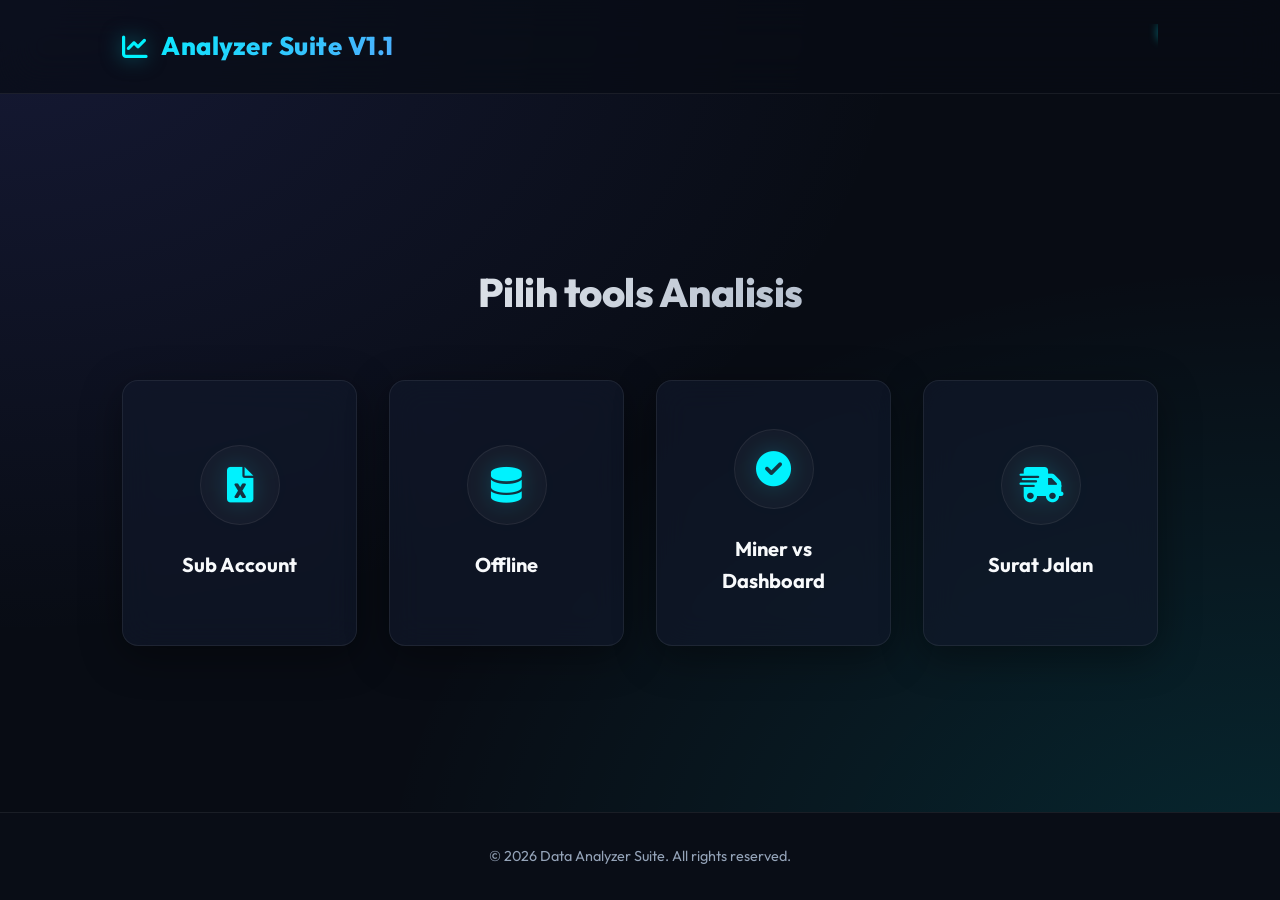
==== index.html @ e46f4404 "Add files via upload" ====
<!DOCTYPE html>
<html lang="id">

<head>
    <meta charset="UTF-8">
    <meta name="viewport" content="width=device-width, initial-scale=1.0">
    <title>Data Analyzer Suite</title>
    <link rel="stylesheet" href="index.css">
    <link href="https://cdnjs.cloudflare.com/ajax/libs/font-awesome/6.0.0/css/all.min.css" rel="stylesheet">
</head>

<body>
    <!-- Navigation -->
    <nav class="navbar">
        <div class="nav-container">
            <div class="nav-logo">
                <i class="fas fa-chart-line"></i>
                <span>Analyzer Suite V1.1</span>
            </div>

            <!-- Elemen T-Rex Animation -->
            <div class="running-text-container">
                <div class="running-trex">
                    <img class="trex-gif"
                        src="https://media0.giphy.com/media/v1.Y2lkPTc5MGI3NjExeGlvN3FpZDl6bGU3MGEyc2JtbHJtM3RwYzI1bnh0aDVuMWd0bGdvbyZlcD12MV9pbnRlcm5hbF9naWZfYnlfaWQmY3Q9cw/UYmaQr42dB5EalLlim/giphy.gif"
                        alt="Running T-Rex GIF">
                </div>
            </div>

        </div>
    </nav>


    <!-- Main Dashboard -->
    <div class="container main-dashboard">
        <div class="dashboard-header">
            <h1>Pilih tools Analisis</h1>
        </div>

        <div class="tools-grid">
            <!-- Excel Analyzer -->
            <a href="excel-analyzer.html" class="tool-card-link">
                <div class="tool-card">
                    <div class="tool-icon">
                        <i class="fas fa-file-excel"></i>
                    </div>
                    <h3 class="tool-title">Sub Account</h3>
                </div>
            </a>

            <!-- Offline Analyzer -->
            <a href="offline-analyzer.html" class="tool-card-link">
                <div class="tool-card">
                    <div class="tool-icon">
                        <i class="fas fa-database"></i>
                    </div>
                    <h3 class="tool-title">Offline</h3>
                </div>
            </a>

            <!-- IP & Location Validator -->
            <a href="iplocationvalidator.html" class="tool-card-link">
                <div class="tool-card">
                    <div class="tool-icon">
                        <i class="fas fa-check-circle"></i>
                    </div>
                    <h3 class="tool-title">Miner vs Dashboard</h3>
                </div>
            </a>

            <!-- Surat Jalan -->
            <a href="delivery-note.html" class="tool-card-link">
                <div class="tool-card">
                    <div class="tool-icon">
                        <i class="fas fa-shipping-fast"></i>
                    </div>
                    <h3 class="tool-title">Surat Jalan</h3>
                </div>
            </a>
        </div>
    </div>

    <!-- Footer -->
    <div class="footer-bottom">
        <p>&copy; 2026 Data Analyzer Suite. All rights reserved.</p>
    </div>
</body>

</html>
---- index.css ----
@import url('https://fonts.googleapis.com/css2?family=Outfit:wght@300;400;500;600;700&display=swap');

:root {
    --primary: #00f2fe;
    --primary-light: #4facfe;
    --secondary: #7f00ff;
    --accent: #6366f1;
    --bg-main: #080c14;
    --bg-card: rgba(18, 26, 44, 0.65);
    --border-card: rgba(255, 255, 255, 0.07);
    --text-main: #f8fafc;
    --text-muted: #94a3b8;
    --light: #1e293b;
    --dark: #090d16;
    --border-radius: 16px;
    --shadow: 0 10px 40px 0 rgba(0, 0, 0, 0.4);
    --transition: all 0.4s cubic-bezier(0.16, 1, 0.3, 1);
}

* {
    margin: 0;
    padding: 0;
    box-sizing: border-box;
}

body {
    font-family: 'Outfit', 'Segoe UI', sans-serif;
    background-color: var(--bg-main);
    background-image:
        radial-gradient(at 0% 0%, rgba(99, 102, 241, 0.15) 0px, transparent 50%),
        radial-gradient(at 100% 100%, rgba(0, 242, 254, 0.12) 0px, transparent 50%);
    color: var(--text-main);
    line-height: 1.6;
    min-height: 100vh;
    display: flex;
    flex-direction: column;
    -webkit-font-smoothing: antialiased;
}

.container {
    max-width: 1100px;
    margin: 0 auto;
    padding: 0 2rem;
    width: 100%;
}

/* Navigation */
.navbar {
    background: rgba(8, 12, 20, 0.7);
    backdrop-filter: blur(20px);
    -webkit-backdrop-filter: blur(20px);
    padding: 1.5rem 0;
    border-bottom: 1px solid var(--border-card);
}

.nav-container {
    max-width: 1100px;
    margin: 0 auto;
    padding: 0 2rem;
    display: flex;
    justify-content: center;
    align-items: center;
}

.nav-logo {
    display: flex;
    align-items: center;
    gap: 0.8rem;
    font-size: 1.6rem;
    font-weight: 800;
    background: linear-gradient(135deg, var(--primary), var(--primary-light));
    -webkit-background-clip: text;
    -webkit-text-fill-color: transparent;
    letter-spacing: 0.5px;
}

.nav-logo i {
    color: var(--primary);
    -webkit-text-fill-color: initial;
    filter: drop-shadow(0 0 10px rgba(0, 242, 254, 0.5));
}

/* Main Dashboard */
.main-dashboard {
    flex: 1;
    display: flex;
    flex-direction: column;
    justify-content: center;
    padding: 4rem 2rem;
}

.dashboard-header {
    text-align: center;
    margin-bottom: 3.5rem;
}

.dashboard-header h1 {
    font-size: 2.5rem;
    font-weight: 800;
    background: linear-gradient(to right, #ffffff, #94a3b8);
    -webkit-background-clip: text;
    -webkit-text-fill-color: transparent;
    letter-spacing: -0.5px;
}

/* Grid Layout */
.tools-grid {
    display: grid;
    grid-template-columns: repeat(auto-fit, minmax(220px, 1fr));
    gap: 2rem;
    justify-content: center;
}

.tool-card-link {
    text-decoration: none;
    color: inherit;
    display: block;
}

.tool-card {
    background: var(--bg-card);
    backdrop-filter: blur(16px);
    -webkit-backdrop-filter: blur(16px);
    border: 1px solid var(--border-card);
    border-radius: var(--border-radius);
    padding: 3rem 2rem;
    text-align: center;
    box-shadow: var(--shadow);
    transition: var(--transition);
    height: 100%;
    display: flex;
    flex-direction: column;
    align-items: center;
    justify-content: center;
    cursor: pointer;
    position: relative;
    overflow: hidden;
}

.tool-card::before {
    content: '';
    position: absolute;
    top: 0;
    left: 0;
    width: 100%;
    height: 100%;
    background: radial-gradient(800px circle at var(--x, 0) var(--y, 0), rgba(255, 255, 255, 0.06), transparent 40%);
    border-radius: inherit;
    pointer-events: none;
    opacity: 0;
    transition: opacity 0.5s;
}

.tool-card-link:hover .tool-card::before {
    opacity: 1;
}

.tool-card:hover {
    transform: translateY(-6px);
    border-color: rgba(0, 242, 254, 0.35);
    box-shadow: 0 15px 35px rgba(0, 242, 254, 0.15);
}

.tool-icon {
    width: 80px;
    height: 80px;
    background: rgba(255, 255, 255, 0.03);
    border: 1px solid var(--border-card);
    border-radius: 50%;
    display: flex;
    align-items: center;
    justify-content: center;
    font-size: 2.2rem;
    color: var(--primary);
    margin-bottom: 1.5rem;
    transition: var(--transition);
    filter: drop-shadow(0 0 10px rgba(0, 242, 254, 0.2));
}

.tool-card-link:hover .tool-icon {
    background: linear-gradient(135deg, var(--primary), var(--accent));
    color: var(--dark);
    filter: drop-shadow(0 0 15px rgba(0, 242, 254, 0.5));
    transform: scale(1.08);
}

.tool-title {
    font-size: 1.25rem;
    font-weight: 700;
    color: var(--text-main);
    margin: 0;
    transition: var(--transition);
}

.tool-card-link:hover .tool-title {
    color: var(--primary);
}

/* Disabled/Coming Soon Card */
.tool-card.disabled {
    cursor: not-allowed;
    opacity: 0.6;
    border-color: rgba(255, 255, 255, 0.03);
}

.tool-card.disabled .tool-icon {
    color: var(--text-muted);
}

.badge-disabled {
    margin-top: 1rem;
    background: rgba(255, 255, 255, 0.05);
    border: 1px solid var(--border-card);
    color: var(--text-muted);
    font-size: 0.75rem;
    font-weight: 700;
    padding: 0.3rem 0.85rem;
    border-radius: 20px;
    letter-spacing: 0.5px;
}

/* Footer */
.footer-bottom {
    background: var(--dark);
    border-top: 1px solid var(--border-card);
    color: var(--text-muted);
    padding: 2rem 0;
    text-align: center;
    font-size: 0.9rem;
}

/* Responsive */
@media (max-width: 600px) {
    .main-dashboard {
        padding: 2rem 1rem;
    }

    .dashboard-header h1 {
        font-size: 2rem;
    }

    .tools-grid {
        grid-template-columns: 1fr;
    }

    .tool-card {
        padding: 2.5rem 1.5rem;
    }
}

/* Gaya untuk Running Text di Navbar */
.running-text-container {
    flex-grow: 1;
    overflow: hidden;
    white-space: nowrap;
    margin-left: 20px;
    display: flex;
    align-items: center;
}

.running-trex {
    display: inline-flex;
    align-items: center;
    padding-left: 100%;
    animation: marquee 15s linear infinite;
}

.trex-gif {
    height: 45px; /* Menggunakan ukuran tetap (fixed) agar tidak merusak navbar */
    filter: drop-shadow(0 0 5px rgba(0, 242, 254, 0.4));
}

/* Animasi keyframes untuk pergerakan ke kiri */
@keyframes marquee {
    0% {
        transform: translate(0, 0);
    }
    100% {
        transform: translate(-100%, 0);
    }
}
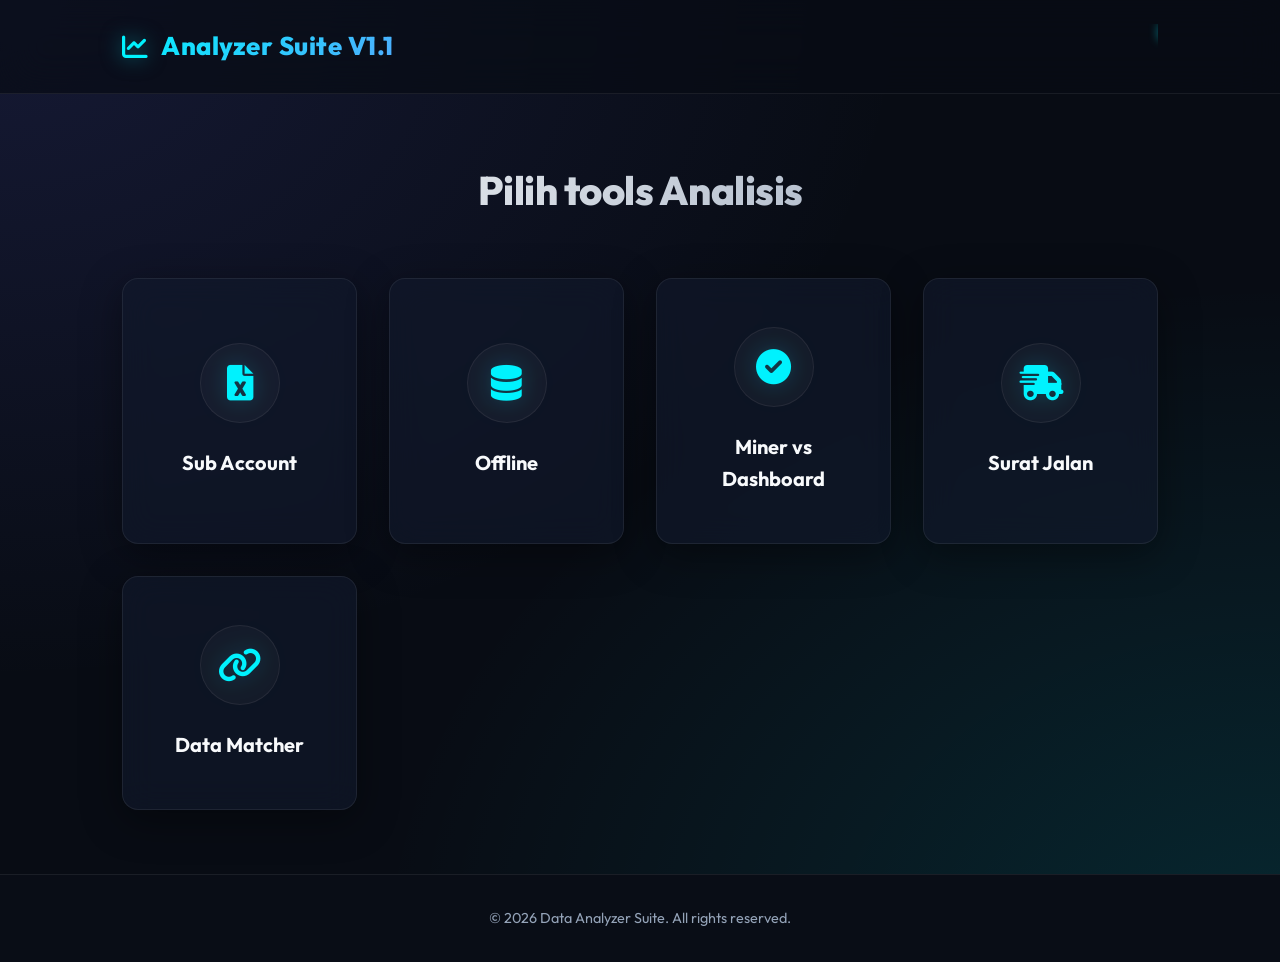
==== commit 03f78b4e: "Update data-matcher.html UI consistency and styling Key features implemented: - Updated upload secti" ====
--- a/index.html
+++ b/index.html
@@ -77,6 +77,16 @@
                     <h3 class="tool-title">Surat Jalan</h3>
                 </div>
             </a>
+
+            <!-- Data Matcher -->
+            <a href="data-matcher.html" class="tool-card-link">
+                <div class="tool-card">
+                    <div class="tool-icon">
+                        <i class="fas fa-link"></i>
+                    </div>
+                    <h3 class="tool-title">Data Matcher</h3>
+                </div>
+            </a>
         </div>
     </div>
 
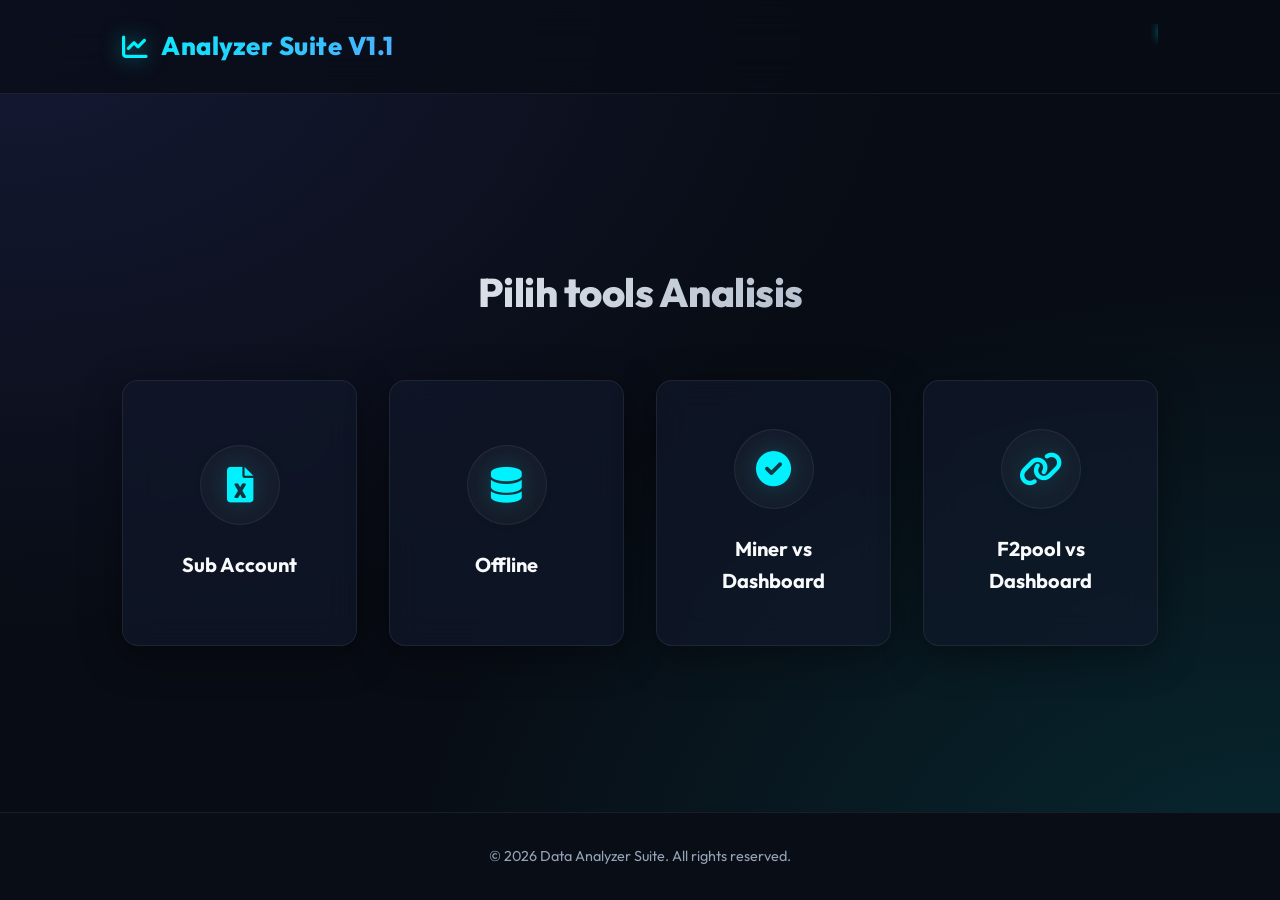
==== commit 0b52c326: "Add files via upload f2pool Added" ====
--- a/index.html
+++ b/index.html
@@ -68,23 +68,13 @@
                 </div>
             </a>
 
-            <!-- Surat Jalan -->
-            <a href="delivery-note.html" class="tool-card-link">
-                <div class="tool-card">
-                    <div class="tool-icon">
-                        <i class="fas fa-shipping-fast"></i>
-                    </div>
-                    <h3 class="tool-title">Surat Jalan</h3>
-                </div>
-            </a>
-
             <!-- Data Matcher -->
             <a href="data-matcher.html" class="tool-card-link">
                 <div class="tool-card">
                     <div class="tool-icon">
                         <i class="fas fa-link"></i>
                     </div>
-                    <h3 class="tool-title">Data Matcher</h3>
+                    <h3 class="tool-title">F2pool vs Dashboard</h3>
                 </div>
             </a>
         </div>
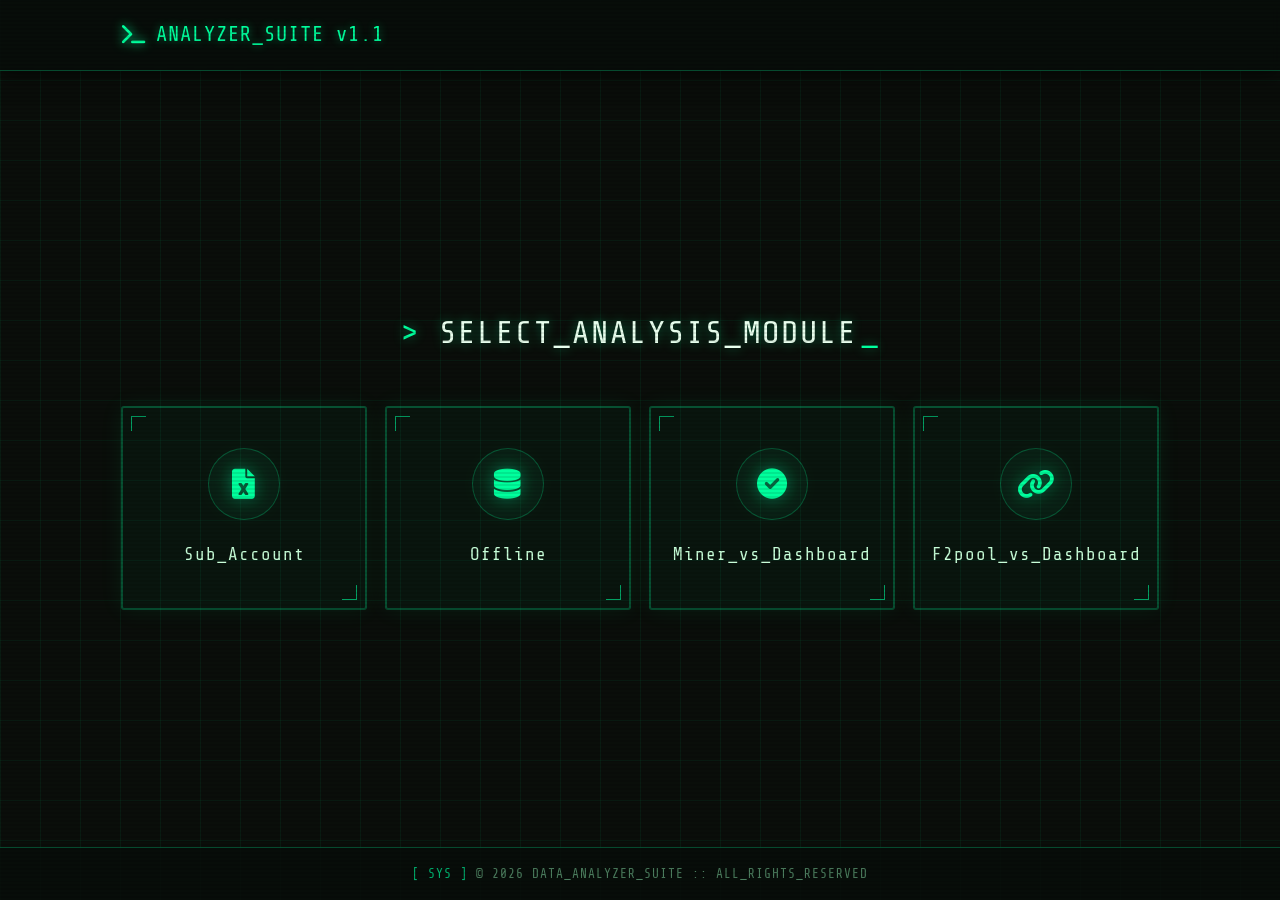
==== commit f9eb593a: "Add files via upload" ====
--- a/index.html
+++ b/index.html
@@ -14,8 +14,8 @@
     <nav class="navbar">
         <div class="nav-container">
             <div class="nav-logo">
-                <i class="fas fa-chart-line"></i>
-                <span>Analyzer Suite V1.1</span>
+                <i class="fas fa-terminal"></i>
+                <span>ANALYZER_SUITE v1.1</span>
             </div>
 
             <!-- Elemen T-Rex Animation -->
@@ -34,7 +34,7 @@
     <!-- Main Dashboard -->
     <div class="container main-dashboard">
         <div class="dashboard-header">
-            <h1>Pilih tools Analisis</h1>
+            <h1>SELECT_ANALYSIS_MODULE</h1>
         </div>
 
         <div class="tools-grid">
@@ -44,7 +44,7 @@
                     <div class="tool-icon">
                         <i class="fas fa-file-excel"></i>
                     </div>
-                    <h3 class="tool-title">Sub Account</h3>
+                    <h3 class="tool-title">Sub_Account</h3>
                 </div>
             </a>
 
@@ -64,7 +64,7 @@
                     <div class="tool-icon">
                         <i class="fas fa-check-circle"></i>
                     </div>
-                    <h3 class="tool-title">Miner vs Dashboard</h3>
+                    <h3 class="tool-title">Miner_vs_Dashboard</h3>
                 </div>
             </a>
 
@@ -74,7 +74,7 @@
                     <div class="tool-icon">
                         <i class="fas fa-link"></i>
                     </div>
-                    <h3 class="tool-title">F2pool vs Dashboard</h3>
+                    <h3 class="tool-title">F2pool_vs_Dashboard</h3>
                 </div>
             </a>
         </div>
@@ -82,8 +82,8 @@
 
     <!-- Footer -->
     <div class="footer-bottom">
-        <p>&copy; 2026 Data Analyzer Suite. All rights reserved.</p>
+        <p>&copy; 2026 DATA_ANALYZER_SUITE :: ALL_RIGHTS_RESERVED</p>
     </div>
 </body>
 
-</html>+</html>
--- a/index.css
+++ b/index.css
@@ -1,20 +1,34 @@
-@import url('https://fonts.googleapis.com/css2?family=Outfit:wght@300;400;500;600;700&display=swap');
+@import url('https://fonts.googleapis.com/css2?family=Share+Tech+Mono&family=JetBrains+Mono:wght@400;500;700&display=swap');
+
+/* ============================================================
+   THEME: "LAB / DATA TERMINAL"
+   Nuansa laboratorium data / terminal retro CRT.
+   Palet: phosphor hijau + amber warning + latar hitam pekat.
+   ============================================================ */
 
 :root {
-    --primary: #00f2fe;
-    --primary-light: #4facfe;
-    --secondary: #7f00ff;
-    --accent: #6366f1;
-    --bg-main: #080c14;
-    --bg-card: rgba(18, 26, 44, 0.65);
-    --border-card: rgba(255, 255, 255, 0.07);
-    --text-main: #f8fafc;
-    --text-muted: #94a3b8;
-    --light: #1e293b;
-    --dark: #090d16;
-    --border-radius: 16px;
-    --shadow: 0 10px 40px 0 rgba(0, 0, 0, 0.4);
-    --transition: all 0.4s cubic-bezier(0.16, 1, 0.3, 1);
+    --phosphor: #00ff9d;
+    --phosphor-dim: #00b873;
+    --phosphor-glow: rgba(0, 255, 157, 0.45);
+    --amber: #ffb000;
+    --amber-dim: #b88000;
+    --danger: #ff3b3b;
+
+    --bg-main: #0a0e0a;
+    --bg-panel: rgba(8, 14, 10, 0.85);
+    --bg-card: rgba(0, 255, 157, 0.03);
+
+    --border: rgba(0, 255, 157, 0.25);
+    --border-strong: rgba(0, 255, 157, 0.5);
+
+    --text-main: #c8ffd9;
+    --text-muted: #4d8060;
+    --text-bright: #e8ffee;
+
+    --grid-line: rgba(0, 255, 157, 0.06);
+    --border-radius: 2px;
+    --shadow: 0 0 0 1px var(--border), 0 0 25px rgba(0, 255, 157, 0.08);
+    --transition: all 0.18s steps(4, end);
 }
 
 * {
@@ -23,18 +37,64 @@
     box-sizing: border-box;
 }
 
+::selection {
+    background: var(--phosphor);
+    color: var(--bg-main);
+}
+
+::-webkit-scrollbar { width: 10px; }
+::-webkit-scrollbar-track { background: var(--bg-main); }
+::-webkit-scrollbar-thumb {
+    background: var(--phosphor-dim);
+    border-radius: 0;
+}
+
 body {
-    font-family: 'Outfit', 'Segoe UI', sans-serif;
+    font-family: 'JetBrains Mono', 'Share Tech Mono', 'Consolas', monospace;
     background-color: var(--bg-main);
-    background-image:
-        radial-gradient(at 0% 0%, rgba(99, 102, 241, 0.15) 0px, transparent 50%),
-        radial-gradient(at 100% 100%, rgba(0, 242, 254, 0.12) 0px, transparent 50%);
     color: var(--text-main);
     line-height: 1.6;
     min-height: 100vh;
     display: flex;
     flex-direction: column;
     -webkit-font-smoothing: antialiased;
+    letter-spacing: 0.3px;
+    position: relative;
+    overflow-x: hidden;
+}
+
+/* Efek background: grid + scanline + vignette CRT */
+body::before {
+    content: '';
+    position: fixed;
+    inset: 0;
+    background-image:
+        linear-gradient(var(--grid-line) 1px, transparent 1px),
+        linear-gradient(90deg, var(--grid-line) 1px, transparent 1px);
+    background-size: 40px 40px;
+    pointer-events: none;
+    z-index: 0;
+}
+
+body::after {
+    content: '';
+    position: fixed;
+    inset: 0;
+    background: repeating-linear-gradient(
+        0deg,
+        rgba(0, 0, 0, 0) 0px,
+        rgba(0, 0, 0, 0) 2px,
+        rgba(0, 0, 0, 0.18) 3px,
+        rgba(0, 0, 0, 0) 4px
+    );
+    pointer-events: none;
+    z-index: 9999;
+    animation: scanmove 8s linear infinite;
+}
+
+@keyframes scanmove {
+    0% { background-position: 0 0; }
+    100% { background-position: 0 100px; }
 }
 
 .container {
@@ -42,15 +102,19 @@
     margin: 0 auto;
     padding: 0 2rem;
     width: 100%;
+    position: relative;
+    z-index: 1;
 }
 
 /* Navigation */
 .navbar {
-    background: rgba(8, 12, 20, 0.7);
-    backdrop-filter: blur(20px);
-    -webkit-backdrop-filter: blur(20px);
-    padding: 1.5rem 0;
-    border-bottom: 1px solid var(--border-card);
+    background: var(--bg-panel);
+    backdrop-filter: blur(4px);
+    padding: 1rem 0;
+    border-bottom: 1px solid var(--border);
+    box-shadow: 0 4px 20px rgba(0, 0, 0, 0.6);
+    position: relative;
+    z-index: 2;
 }
 
 .nav-container {
@@ -65,19 +129,52 @@
 .nav-logo {
     display: flex;
     align-items: center;
-    gap: 0.8rem;
-    font-size: 1.6rem;
-    font-weight: 800;
-    background: linear-gradient(135deg, var(--primary), var(--primary-light));
-    -webkit-background-clip: text;
-    -webkit-text-fill-color: transparent;
-    letter-spacing: 0.5px;
+    gap: 0.6rem;
+    font-family: 'Share Tech Mono', monospace;
+    font-size: 1.3rem;
+    font-weight: 400;
+    color: var(--phosphor);
+    text-shadow: 0 0 8px var(--phosphor-glow);
+    letter-spacing: 1px;
 }
 
 .nav-logo i {
-    color: var(--primary);
-    -webkit-text-fill-color: initial;
-    filter: drop-shadow(0 0 10px rgba(0, 242, 254, 0.5));
+    color: var(--phosphor);
+    filter: drop-shadow(0 0 6px var(--phosphor-glow));
+    animation: blink-icon 3s steps(2) infinite;
+}
+
+@keyframes blink-icon {
+    0%, 70% { opacity: 1; }
+    71%, 100% { opacity: 0.4; }
+}
+
+/* Running text (T-Rex) */
+.running-text-container {
+    flex-grow: 1;
+    overflow: hidden;
+    white-space: nowrap;
+    margin-left: 20px;
+    display: flex;
+    align-items: center;
+}
+
+.running-trex {
+    display: inline-flex;
+    align-items: center;
+    padding-left: 100%;
+    animation: marquee 15s linear infinite;
+}
+
+.trex-gif {
+    height: 38px;
+    filter: grayscale(1) brightness(1.4) sepia(1) hue-rotate(70deg) saturate(3);
+    opacity: 0.85;
+}
+
+@keyframes marquee {
+    0% { transform: translate(0, 0); }
+    100% { transform: translate(-100%, 0); }
 }
 
 /* Main Dashboard */
@@ -91,23 +188,40 @@
 
 .dashboard-header {
     text-align: center;
-    margin-bottom: 3.5rem;
+    margin-bottom: 3rem;
 }
 
 .dashboard-header h1 {
-    font-size: 2.5rem;
-    font-weight: 800;
-    background: linear-gradient(to right, #ffffff, #94a3b8);
-    -webkit-background-clip: text;
-    -webkit-text-fill-color: transparent;
-    letter-spacing: -0.5px;
-}
-
-/* Grid Layout */
+    font-family: 'Share Tech Mono', monospace;
+    font-size: 2rem;
+    font-weight: 400;
+    color: var(--text-bright);
+    text-shadow: 0 0 12px var(--phosphor-glow);
+    letter-spacing: 2px;
+}
+
+.dashboard-header h1::before {
+    content: '> ';
+    color: var(--phosphor);
+}
+
+.dashboard-header h1::after {
+    content: '_';
+    color: var(--phosphor);
+    animation: blink-cursor 1s steps(2) infinite;
+    margin-left: 4px;
+}
+
+@keyframes blink-cursor {
+    0%, 50% { opacity: 1; }
+    51%, 100% { opacity: 0; }
+}
+
+/* Grid + Tool Cards */
 .tools-grid {
     display: grid;
     grid-template-columns: repeat(auto-fit, minmax(220px, 1fr));
-    gap: 2rem;
+    gap: 1.25rem;
     justify-content: center;
 }
 
@@ -119,11 +233,9 @@
 
 .tool-card {
     background: var(--bg-card);
-    backdrop-filter: blur(16px);
-    -webkit-backdrop-filter: blur(16px);
-    border: 1px solid var(--border-card);
+    border: 1px solid var(--border);
     border-radius: var(--border-radius);
-    padding: 3rem 2rem;
+    padding: 2.5rem 1.5rem;
     text-align: center;
     box-shadow: var(--shadow);
     transition: var(--transition);
@@ -137,96 +249,124 @@
     overflow: hidden;
 }
 
-.tool-card::before {
+/* Bracket sudut ala HUD */
+.tool-card::before,
+.tool-card::after {
     content: '';
     position: absolute;
-    top: 0;
-    left: 0;
-    width: 100%;
-    height: 100%;
-    background: radial-gradient(800px circle at var(--x, 0) var(--y, 0), rgba(255, 255, 255, 0.06), transparent 40%);
-    border-radius: inherit;
-    pointer-events: none;
-    opacity: 0;
-    transition: opacity 0.5s;
-}
-
-.tool-card-link:hover .tool-card::before {
+    width: 14px;
+    height: 14px;
+    border-color: var(--phosphor);
+    border-style: solid;
+    transition: var(--transition);
+    opacity: 0.6;
+}
+
+.tool-card::before {
+    top: 8px;
+    left: 8px;
+    border-width: 1px 0 0 1px;
+}
+
+.tool-card::after {
+    bottom: 8px;
+    right: 8px;
+    border-width: 0 1px 1px 0;
+}
+
+.tool-card-link:hover .tool-card {
+    border-color: var(--border-strong);
+    box-shadow: 0 0 0 1px var(--border-strong), 0 0 30px rgba(0, 255, 157, 0.2);
+    transform: translateY(-3px);
+}
+
+.tool-card-link:hover .tool-card::before,
+.tool-card-link:hover .tool-card::after {
     opacity: 1;
-}
-
-.tool-card:hover {
-    transform: translateY(-6px);
-    border-color: rgba(0, 242, 254, 0.35);
-    box-shadow: 0 15px 35px rgba(0, 242, 254, 0.15);
+    width: 20px;
+    height: 20px;
 }
 
 .tool-icon {
-    width: 80px;
-    height: 80px;
-    background: rgba(255, 255, 255, 0.03);
-    border: 1px solid var(--border-card);
+    width: 72px;
+    height: 72px;
+    background: rgba(0, 255, 157, 0.04);
+    border: 1px solid var(--border);
     border-radius: 50%;
     display: flex;
     align-items: center;
     justify-content: center;
-    font-size: 2.2rem;
-    color: var(--primary);
-    margin-bottom: 1.5rem;
+    font-size: 1.9rem;
+    color: var(--phosphor);
+    margin-bottom: 1.25rem;
     transition: var(--transition);
-    filter: drop-shadow(0 0 10px rgba(0, 242, 254, 0.2));
+    filter: drop-shadow(0 0 8px var(--phosphor-glow));
 }
 
 .tool-card-link:hover .tool-icon {
-    background: linear-gradient(135deg, var(--primary), var(--accent));
-    color: var(--dark);
-    filter: drop-shadow(0 0 15px rgba(0, 242, 254, 0.5));
-    transform: scale(1.08);
+    background: var(--phosphor);
+    color: var(--bg-main);
+    transform: scale(1.06);
+    filter: drop-shadow(0 0 14px var(--phosphor));
 }
 
 .tool-title {
-    font-size: 1.25rem;
-    font-weight: 700;
+    font-family: 'Share Tech Mono', monospace;
+    font-size: 1.1rem;
+    font-weight: 400;
     color: var(--text-main);
     margin: 0;
+    letter-spacing: 1px;
     transition: var(--transition);
 }
 
 .tool-card-link:hover .tool-title {
-    color: var(--primary);
-}
-
-/* Disabled/Coming Soon Card */
+    color: var(--phosphor);
+    text-shadow: 0 0 8px var(--phosphor-glow);
+}
+
+/* Disabled / coming soon */
 .tool-card.disabled {
     cursor: not-allowed;
-    opacity: 0.6;
-    border-color: rgba(255, 255, 255, 0.03);
+    opacity: 0.45;
+    border-color: rgba(255, 176, 0, 0.2);
 }
 
 .tool-card.disabled .tool-icon {
-    color: var(--text-muted);
+    color: var(--amber);
+    filter: drop-shadow(0 0 6px rgba(255, 176, 0, 0.4));
 }
 
 .badge-disabled {
-    margin-top: 1rem;
-    background: rgba(255, 255, 255, 0.05);
-    border: 1px solid var(--border-card);
-    color: var(--text-muted);
-    font-size: 0.75rem;
-    font-weight: 700;
-    padding: 0.3rem 0.85rem;
-    border-radius: 20px;
-    letter-spacing: 0.5px;
+    margin-top: 0.85rem;
+    background: rgba(255, 176, 0, 0.08);
+    border: 1px solid rgba(255, 176, 0, 0.35);
+    color: var(--amber);
+    font-size: 0.65rem;
+    font-family: 'Share Tech Mono', monospace;
+    padding: 0.2rem 0.6rem;
+    border-radius: 0;
+    letter-spacing: 1.5px;
+    text-transform: uppercase;
 }
 
 /* Footer */
 .footer-bottom {
-    background: var(--dark);
-    border-top: 1px solid var(--border-card);
+    background: var(--bg-panel);
+    border-top: 1px solid var(--border);
     color: var(--text-muted);
-    padding: 2rem 0;
+    padding: 1rem 0;
     text-align: center;
-    font-size: 0.9rem;
+    font-family: 'Share Tech Mono', monospace;
+    font-size: 0.8rem;
+    letter-spacing: 1px;
+    position: relative;
+    z-index: 2;
+}
+
+.footer-bottom p::before {
+    content: '[ SYS ] ';
+    color: var(--phosphor-dim);
 }
 
 /* Responsive */
@@ -236,7 +376,8 @@
     }
 
     .dashboard-header h1 {
-        font-size: 2rem;
+        font-size: 1.5rem;
+        letter-spacing: 1px;
     }
 
     .tools-grid {
@@ -244,38 +385,6 @@
     }
 
     .tool-card {
-        padding: 2.5rem 1.5rem;
+        padding: 2rem 1rem;
     }
 }
-
-/* Gaya untuk Running Text di Navbar */
-.running-text-container {
-    flex-grow: 1;
-    overflow: hidden;
-    white-space: nowrap;
-    margin-left: 20px;
-    display: flex;
-    align-items: center;
-}
-
-.running-trex {
-    display: inline-flex;
-    align-items: center;
-    padding-left: 100%;
-    animation: marquee 15s linear infinite;
-}
-
-.trex-gif {
-    height: 45px; /* Menggunakan ukuran tetap (fixed) agar tidak merusak navbar */
-    filter: drop-shadow(0 0 5px rgba(0, 242, 254, 0.4));
-}
-
-/* Animasi keyframes untuk pergerakan ke kiri */
-@keyframes marquee {
-    0% {
-        transform: translate(0, 0);
-    }
-    100% {
-        transform: translate(-100%, 0);
-    }
-}
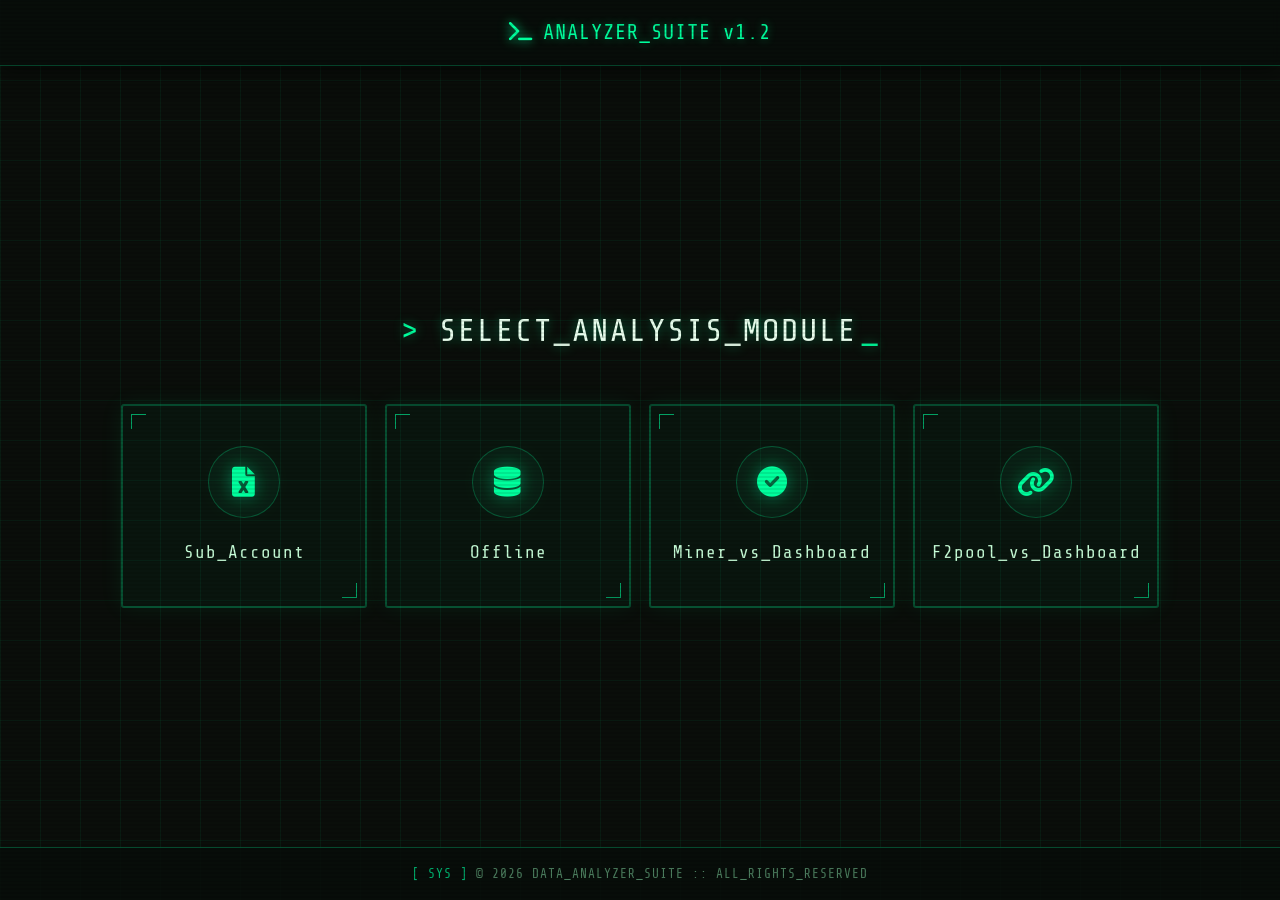
==== commit 5e5bb509: "Add files via upload" ====
--- a/index.html
+++ b/index.html
@@ -15,17 +15,11 @@
         <div class="nav-container">
             <div class="nav-logo">
                 <i class="fas fa-terminal"></i>
-                <span>ANALYZER_SUITE v1.1</span>
+                <span>ANALYZER_SUITE v1.2</span>
             </div>
 
             <!-- Elemen T-Rex Animation -->
-            <div class="running-text-container">
-                <div class="running-trex">
-                    <img class="trex-gif"
-                        src="https://media0.giphy.com/media/v1.Y2lkPTc5MGI3NjExeGlvN3FpZDl6bGU3MGEyc2JtbHJtM3RwYzI1bnh0aDVuMWd0bGdvbyZlcD12MV9pbnRlcm5hbF9naWZfYnlfaWQmY3Q9cw/UYmaQr42dB5EalLlim/giphy.gif"
-                        alt="Running T-Rex GIF">
-                </div>
-            </div>
+          
 
         </div>
     </nav>
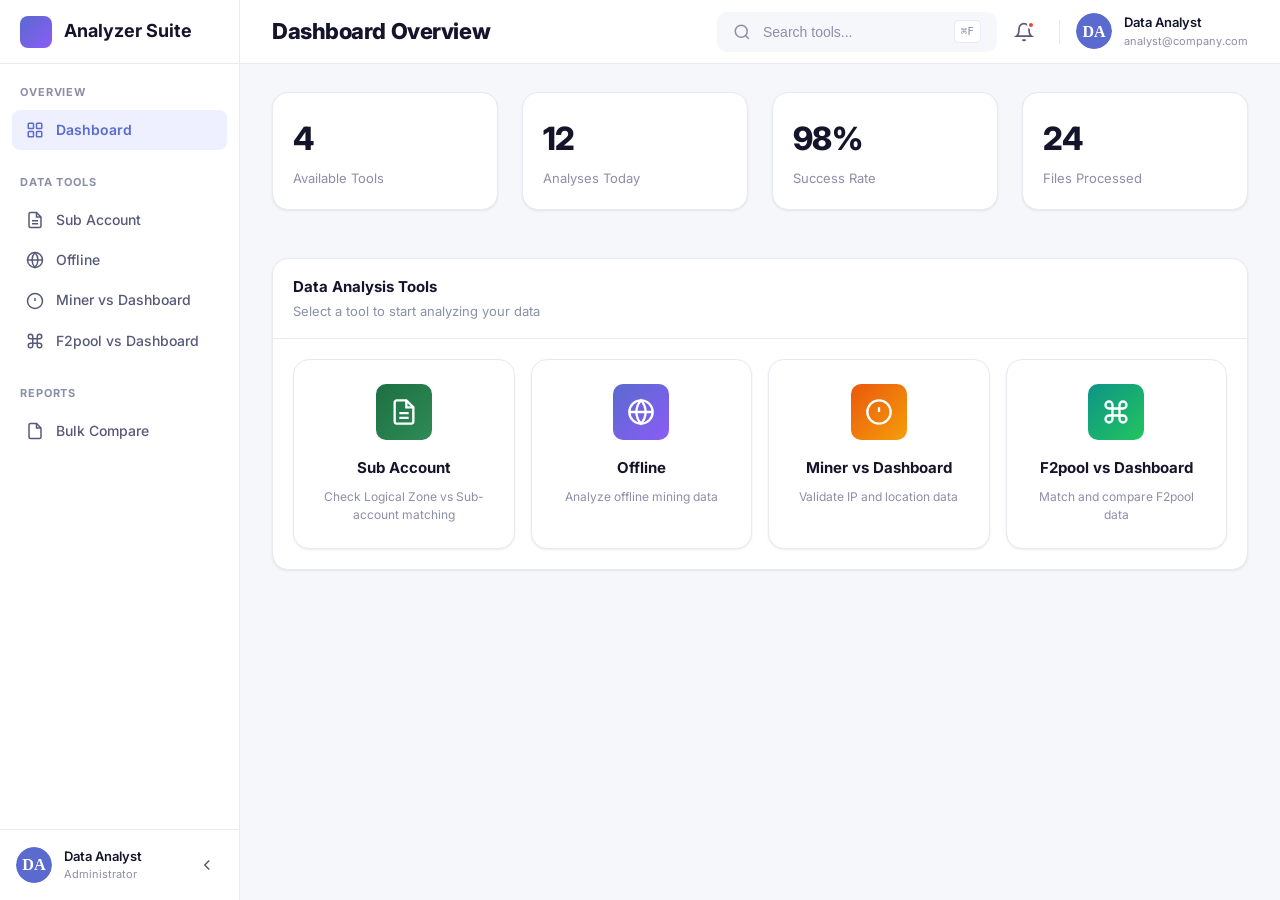
==== commit bd011bd0: "update branch" ====
--- a/index.html
+++ b/index.html
@@ -1,83 +1,321 @@
 <!DOCTYPE html>
-<html lang="id">
-
+<html lang="en">
 <head>
     <meta charset="UTF-8">
     <meta name="viewport" content="width=device-width, initial-scale=1.0">
-    <title>Data Analyzer Suite</title>
-    <link rel="stylesheet" href="index.css">
-    <link href="https://cdnjs.cloudflare.com/ajax/libs/font-awesome/6.0.0/css/all.min.css" rel="stylesheet">
+    <title>Data Analyzer Suite - Dashboard</title>
+    <link rel="preconnect" href="https://fonts.googleapis.com">
+    <link rel="preconnect" href="https://fonts.gstatic.com" crossorigin>
+    <link href="https://fonts.googleapis.com/css2?family=Inter:wght@400;500;600;700;800&display=swap" rel="stylesheet">
+    <link rel="stylesheet" href="shared-ui.css">
+    <link rel="icon" href="/favicon.ico" type="image/x-icon">
+    <style>
+        /* Custom styles for tool selector tiles */
+        .tool-tiles-grid {
+            display: grid;
+            grid-template-columns: repeat(4, 1fr);
+            gap: var(--spacing-16);
+            padding: var(--spacing-20);
+        }
+        
+        .tool-tile {
+            background: var(--card-surface);
+            border: 1px solid var(--border-color);
+            border-radius: var(--radius-lg);
+            padding: var(--spacing-24);
+            text-decoration: none;
+            transition: all 0.2s ease;
+            box-shadow: var(--shadow-card);
+            display: flex;
+            flex-direction: column;
+            align-items: center;
+            text-align: center;
+        }
+        
+        .tool-tile:hover {
+            transform: translateY(-4px);
+            box-shadow: var(--shadow-hero);
+            border-color: var(--brand-indigo);
+        }
+        
+        .tool-tile-icon {
+            width: 56px;
+            height: 56px;
+            border-radius: var(--radius-md);
+            display: flex;
+            align-items: center;
+            justify-content: center;
+            margin-bottom: var(--spacing-16);
+            font-size: 24px;
+        }
+        
+        .tool-tile-icon.excel {
+            background: linear-gradient(135deg, #1D6F42 0%, #2E8B57 100%);
+            color: white;
+        }
+        
+        .tool-tile-icon.offline {
+            background: linear-gradient(135deg, #5A6ACF 0%, #8B5CF6 100%);
+            color: white;
+        }
+        
+        .tool-tile-icon.miner {
+            background: linear-gradient(135deg, #EA580C 0%, #F59E0B 100%);
+            color: white;
+        }
+        
+        .tool-tile-icon.f2pool {
+            background: linear-gradient(135deg, #0D9488 0%, #22C55E 100%);
+            color: white;
+        }
+        
+        .tool-tile-title {
+            font-size: 15px;
+            font-weight: 700;
+            color: var(--text-primary);
+            margin-bottom: var(--spacing-8);
+        }
+        
+        .tool-tile-desc {
+            font-size: 12px;
+            color: var(--text-muted);
+            line-height: 1.5;
+        }
+        
+        /* Quick stats for dashboard */
+        .quick-stats-row {
+            display: grid;
+            grid-template-columns: repeat(4, 1fr);
+            gap: var(--spacing-24);
+            margin-bottom: var(--spacing-24);
+        }
+        
+        .quick-stat-card {
+            background: var(--card-surface);
+            border: 1px solid var(--border-color);
+            border-radius: var(--radius-lg);
+            padding: var(--spacing-20);
+            box-shadow: var(--shadow-card);
+        }
+        
+        .quick-stat-value {
+            font-size: 32px;
+            font-weight: 800;
+            color: var(--text-primary);
+            letter-spacing: -0.02em;
+        }
+        
+        .quick-stat-label {
+            font-size: 13px;
+            color: var(--text-muted);
+            margin-top: var(--spacing-4);
+        }
+    </style>
 </head>
-
 <body>
-    <!-- Navigation -->
-    <nav class="navbar">
-        <div class="nav-container">
-            <div class="nav-logo">
-                <i class="fas fa-terminal"></i>
-                <span>ANALYZER_SUITE v1.2</span>
+    <div class="dashboard-container">
+        <!-- Sidebar -->
+        <aside class="sidebar" id="sidebar">
+            <div class="sidebar-header">
+                <div class="logo-mark">
+                    <div class="logo-gradient"></div>
+                </div>
+                <span class="logo-wordmark">Analyzer Suite</span>
             </div>
 
-            <!-- Elemen T-Rex Animation -->
-          
-
-        </div>
-    </nav>
-
-
-    <!-- Main Dashboard -->
-    <div class="container main-dashboard">
-        <div class="dashboard-header">
-            <h1>SELECT_ANALYSIS_MODULE</h1>
-        </div>
-
-        <div class="tools-grid">
-            <!-- Excel Analyzer -->
-            <a href="excel-analyzer.html" class="tool-card-link">
-                <div class="tool-card">
-                    <div class="tool-icon">
-                        <i class="fas fa-file-excel"></i>
-                    </div>
-                    <h3 class="tool-title">Sub_Account</h3>
-                </div>
-            </a>
-
-            <!-- Offline Analyzer -->
-            <a href="offline-analyzer.html" class="tool-card-link">
-                <div class="tool-card">
-                    <div class="tool-icon">
-                        <i class="fas fa-database"></i>
-                    </div>
-                    <h3 class="tool-title">Offline</h3>
-                </div>
-            </a>
-
-            <!-- IP & Location Validator -->
-            <a href="iplocationvalidator.html" class="tool-card-link">
-                <div class="tool-card">
-                    <div class="tool-icon">
-                        <i class="fas fa-check-circle"></i>
-                    </div>
-                    <h3 class="tool-title">Miner_vs_Dashboard</h3>
-                </div>
-            </a>
-
-            <!-- Data Matcher -->
-            <a href="data-matcher.html" class="tool-card-link">
-                <div class="tool-card">
-                    <div class="tool-icon">
-                        <i class="fas fa-link"></i>
-                    </div>
-                    <h3 class="tool-title">F2pool_vs_Dashboard</h3>
-                </div>
-            </a>
-        </div>
+            <nav class="sidebar-nav">
+                <div class="nav-section">
+                    <span class="nav-section-label">Overview</span>
+                    <a href="index.html" class="nav-item active">
+                        <svg class="nav-icon" width="18" height="18" viewBox="0 0 24 24" fill="none" stroke="currentColor" stroke-width="2">
+                            <rect x="3" y="3" width="7" height="7" rx="1"/>
+                            <rect x="14" y="3" width="7" height="7" rx="1"/>
+                            <rect x="3" y="14" width="7" height="7" rx="1"/>
+                            <rect x="14" y="14" width="7" height="7" rx="1"/>
+                        </svg>
+                        <span>Dashboard</span>
+                    </a>
+                </div>
+
+                <div class="nav-section">
+                    <span class="nav-section-label">Data Tools</span>
+                    <a href="excel-analyzer.html" class="nav-item">
+                        <svg class="nav-icon" width="18" height="18" viewBox="0 0 24 24" fill="none" stroke="currentColor" stroke-width="2">
+                            <path d="M14 2H6a2 2 0 00-2 2v16a2 2 0 002 2h12a2 2 0 002-2V8z"/>
+                            <polyline points="14 2 14 8 20 8"/>
+                            <line x1="16" y1="13" x2="8" y2="13"/>
+                            <line x1="16" y1="17" x2="8" y2="17"/>
+                        </svg>
+                        <span>Sub Account</span>
+                    </a>
+                    <a href="offline-analyzer.html" class="nav-item">
+                        <svg class="nav-icon" width="18" height="18" viewBox="0 0 24 24" fill="none" stroke="currentColor" stroke-width="2">
+                            <circle cx="12" cy="12" r="10"/>
+                            <line x1="2" y1="12" x2="22" y2="12"/>
+                            <path d="M12 2a15.3 15.3 0 014 10 15.3 15.3 0 01-4 10 15.3 15.3 0 01-4-10 15.3 15.3 0 014-10z"/>
+                        </svg>
+                        <span>Offline</span>
+                    </a>
+                    <a href="iplocationvalidator.html" class="nav-item">
+                        <svg class="nav-icon" width="18" height="18" viewBox="0 0 24 24" fill="none" stroke="currentColor" stroke-width="2">
+                            <circle cx="12" cy="12" r="10"/>
+                            <line x1="12" y1="8" x2="12" y2="12"/>
+                            <line x1="12" y1="16" x2="12.01" y2="16"/>
+                        </svg>
+                        <span>Miner vs Dashboard</span>
+                    </a>
+                    <a href="data-matcher.html" class="nav-item">
+                        <svg class="nav-icon" width="18" height="18" viewBox="0 0 24 24" fill="none" stroke="currentColor" stroke-width="2">
+                            <path d="M18 3a3 3 0 00-3 3v12a3 3 0 003 3 3 3 0 003-3 3 3 0 00-3-3H6a3 3 0 00-3 3 3 3 0 003 3 3 3 0 003-3V6a3 3 0 00-3-3 3 3 0 00-3 3 3 3 0 003 3h12a3 3 0 003-3 3 3 0 00-3-3z"/>
+                        </svg>
+                        <span>F2pool vs Dashboard</span>
+                    </a>
+                </div>
+
+                <div class="nav-section">
+                    <span class="nav-section-label">Reports</span>
+                    <a href="bulk-compare.html" class="nav-item">
+                        <svg class="nav-icon" width="18" height="18" viewBox="0 0 24 24" fill="none" stroke="currentColor" stroke-width="2">
+                            <path d="M14 2H6a2 2 0 00-2 2v16a2 2 0 002 2h12a2 2 0 002-2V8z"/>
+                            <polyline points="14 2 14 8 20 8"/>
+                        </svg>
+                        <span>Bulk Compare</span>
+                    </a>
+                </div>
+            </nav>
+
+            <div class="sidebar-footer">
+                <div class="user-profile">
+                    <img src="data:image/svg+xml,%3Csvg xmlns='http://www.w3.org/2000/svg' viewBox='0 0 40 40'%3E%3Ccircle cx='20' cy='20' r='20' fill='%235A6ACF'/%3E%3Ctext x='20' y='26' text-anchor='middle' fill='white' font-size='18' font-weight='700'%3EDA%3C/text%3E%3C/svg%3E" alt="User" class="avatar">
+                    <div class="user-info">
+                        <span class="user-name">Data Analyst</span>
+                        <span class="user-role">Administrator</span>
+                    </div>
+                </div>
+                <button class="collapse-toggle" onclick="toggleSidebar()" title="Collapse sidebar">
+                    <svg width="18" height="18" viewBox="0 0 24 24" fill="none" stroke="currentColor" stroke-width="2">
+                        <polyline points="15 18 9 12 15 6"/>
+                    </svg>
+                </button>
+            </div>
+        </aside>
+
+        <!-- Main Content Area -->
+        <main class="main-content">
+            <!-- Navbar -->
+            <header class="navbar">
+                <div class="navbar-left">
+                    <h1 class="page-title">Dashboard Overview</h1>
+                </div>
+                <div class="navbar-right">
+                    <div class="search-bar">
+                        <svg class="search-icon" width="18" height="18" viewBox="0 0 24 24" fill="none" stroke="currentColor" stroke-width="2">
+                            <circle cx="11" cy="11" r="8"/>
+                            <path d="M21 21l-4.35-4.35"/>
+                        </svg>
+                        <input type="text" placeholder="Search tools..." class="search-input">
+                        <kbd class="search-shortcut">⌘F</kbd>
+                    </div>
+                    <button class="icon-btn" title="Notifications">
+                        <svg width="20" height="20" viewBox="0 0 24 24" fill="none" stroke="currentColor" stroke-width="2">
+                            <path d="M18 8A6 6 0 006 8c0 7-3 9-3 9h18s-3-2-3-9M13.73 21a2 2 0 01-3.46 0"/>
+                        </svg>
+                        <span class="notification-dot"></span>
+                    </button>
+                    <div class="navbar-divider"></div>
+                    <div class="user-block">
+                        <img src="data:image/svg+xml,%3Csvg xmlns='http://www.w3.org/2000/svg' viewBox='0 0 36 36'%3E%3Ccircle cx='18' cy='18' r='18' fill='%235A6ACF'/%3E%3Ctext x='18' y='24' text-anchor='middle' fill='white' font-size='16' font-weight='700'%3EDA%3C/text%3E%3C/svg%3E" alt="User" class="user-avatar">
+                        <div class="user-details">
+                            <span class="user-display-name">Data Analyst</span>
+                            <span class="user-email">analyst@company.com</span>
+                        </div>
+                    </div>
+                </div>
+            </header>
+
+            <!-- Dashboard Content -->
+            <div class="dashboard-body">
+                <!-- Quick Stats Row -->
+                <div class="quick-stats-row">
+                    <div class="quick-stat-card">
+                        <div class="quick-stat-value">4</div>
+                        <div class="quick-stat-label">Available Tools</div>
+                    </div>
+                    <div class="quick-stat-card">
+                        <div class="quick-stat-value">12</div>
+                        <div class="quick-stat-label">Analyses Today</div>
+                    </div>
+                    <div class="quick-stat-card">
+                        <div class="quick-stat-value">98%</div>
+                        <div class="quick-stat-label">Success Rate</div>
+                    </div>
+                    <div class="quick-stat-card">
+                        <div class="quick-stat-value">24</div>
+                        <div class="quick-stat-label">Files Processed</div>
+                    </div>
+                </div>
+
+                <!-- Tool Selector Section -->
+                <div class="list-card">
+                    <div class="list-header">
+                        <div>
+                            <div class="list-title">Data Analysis Tools</div>
+                            <div class="card-subtitle">Select a tool to start analyzing your data</div>
+                        </div>
+                    </div>
+                    <div class="tool-tiles-grid">
+                        <a href="excel-analyzer.html" class="tool-tile">
+                            <div class="tool-tile-icon excel">
+                                <svg width="28" height="28" viewBox="0 0 24 24" fill="none" stroke="currentColor" stroke-width="2">
+                                    <path d="M14 2H6a2 2 0 00-2 2v16a2 2 0 002 2h12a2 2 0 002-2V8z"/>
+                                    <polyline points="14 2 14 8 20 8"/>
+                                    <line x1="16" y1="13" x2="8" y2="13"/>
+                                    <line x1="16" y1="17" x2="8" y2="17"/>
+                                </svg>
+                            </div>
+                            <div class="tool-tile-title">Sub Account</div>
+                            <div class="tool-tile-desc">Check Logical Zone vs Sub-account matching</div>
+                        </a>
+                        
+                        <a href="offline-analyzer.html" class="tool-tile">
+                            <div class="tool-tile-icon offline">
+                                <svg width="28" height="28" viewBox="0 0 24 24" fill="none" stroke="currentColor" stroke-width="2">
+                                    <circle cx="12" cy="12" r="10"/>
+                                    <line x1="2" y1="12" x2="22" y2="12"/>
+                                    <path d="M12 2a15.3 15.3 0 014 10 15.3 15.3 0 01-4 10 15.3 15.3 0 01-4-10 15.3 15.3 0 014-10z"/>
+                                </svg>
+                            </div>
+                            <div class="tool-tile-title">Offline</div>
+                            <div class="tool-tile-desc">Analyze offline mining data</div>
+                        </a>
+                        
+                        <a href="iplocationvalidator.html" class="tool-tile">
+                            <div class="tool-tile-icon miner">
+                                <svg width="28" height="28" viewBox="0 0 24 24" fill="none" stroke="currentColor" stroke-width="2">
+                                    <circle cx="12" cy="12" r="10"/>
+                                    <line x1="12" y1="8" x2="12" y2="12"/>
+                                    <line x1="12" y1="16" x2="12.01" y2="16"/>
+                                </svg>
+                            </div>
+                            <div class="tool-tile-title">Miner vs Dashboard</div>
+                            <div class="tool-tile-desc">Validate IP and location data</div>
+                        </a>
+                        
+                        <a href="data-matcher.html" class="tool-tile">
+                            <div class="tool-tile-icon f2pool">
+                                <svg width="28" height="28" viewBox="0 0 24 24" fill="none" stroke="currentColor" stroke-width="2">
+                                    <path d="M18 3a3 3 0 00-3 3v12a3 3 0 003 3 3 3 0 003-3 3 3 0 00-3-3H6a3 3 0 00-3 3 3 3 0 003 3 3 3 0 003-3V6a3 3 0 00-3-3 3 3 0 00-3 3 3 3 0 003 3h12a3 3 0 003-3 3 3 0 00-3-3z"/>
+                                </svg>
+                            </div>
+                            <div class="tool-tile-title">F2pool vs Dashboard</div>
+                            <div class="tool-tile-desc">Match and compare F2pool data</div>
+                        </a>
+                    </div>
+                </div>
+            </div>
+        </main>
     </div>
 
-    <!-- Footer -->
-    <div class="footer-bottom">
-        <p>&copy; 2026 DATA_ANALYZER_SUITE :: ALL_RIGHTS_RESERVED</p>
-    </div>
+    <script src="shared-ui.js"></script>
 </body>
-
 </html>
--- a/shared-ui.css
+++ b/shared-ui.css
@@ -0,0 +1,1531 @@
+/* ============================================
+   Admin Dashboard UI Design System
+   Vivid, data-forward, effortless to scan
+   Shared across all pages
+   ============================================ */
+
+/* CSS Variables - Color System */
+:root {
+    /* Backgrounds */
+    --page-bg: #F6F7FB;
+    --sidebar-bg: #FFFFFF;
+    --card-surface: #FFFFFF;
+    
+    /* Borders */
+    --border-color: #E7E9F3;
+    --border-light: #F1F2F8;
+    
+    /* Text Colors */
+    --text-primary: #14152B;
+    --text-secondary: #565A78;
+    --text-muted: #8C8FA8;
+    
+    /* Brand Colors */
+    --brand-indigo: #5A6ACF;
+    --brand-violet: #8B5CF6;
+    
+    /* Semantic Colors */
+    --success-green: #12B76A;
+    --success-bg: #E7FAF0;
+    --success-text: #027A48;
+    
+    --warning-amber: #F79009;
+    --warning-bg: #FFFAEB;
+    --warning-text: #B54708;
+    
+    --error-red: #F04438;
+    --error-bg: #FEF3F2;
+    --error-text: #B42318;
+    
+    --neutral-bg: #F2F4F7;
+    --neutral-text: #475467;
+    
+    /* Gradients */
+    --gradient-indigo-violet: linear-gradient(135deg, #5A6ACF 0%, #8B5CF6 100%);
+    --gradient-teal-green: linear-gradient(135deg, #0D9488 0%, #22C55E 100%);
+    --gradient-orange-amber: linear-gradient(135deg, #EA580C 0%, #F59E0B 100%);
+    --gradient-pink-rose: linear-gradient(135deg, #DB2777 0%, #F43F5E 100%);
+    
+    /* Shadows */
+    --shadow-card: 0 1px 3px rgba(20,21,43,.05), 0 1px 2px rgba(20,21,43,.03);
+    --shadow-hero: 0 8px 24px rgba(91,92,210,.18);
+    --shadow-dropdown: 0 16px 48px rgba(20,21,43,.14);
+    --shadow-tooltip: 0 8px 20px rgba(0,0,0,.25);
+    
+    /* Spacing */
+    --spacing-4: 4px;
+    --spacing-8: 8px;
+    --spacing-12: 12px;
+    --spacing-14: 14px;
+    --spacing-16: 16px;
+    --spacing-20: 20px;
+    --spacing-24: 24px;
+    --spacing-28: 28px;
+    --spacing-32: 32px;
+    
+    /* Border Radius */
+    --radius-sm: 8px;
+    --radius-md: 10px;
+    --radius-lg: 16px;
+    
+    /* Dimensions */
+    --sidebar-width: 240px;
+    --sidebar-collapsed: 64px;
+    --navbar-height: 64px;
+}
+
+/* Reset & Base */
+* {
+    margin: 0;
+    padding: 0;
+    box-sizing: border-box;
+}
+
+body {
+    font-family: 'Inter', system-ui, -apple-system, sans-serif;
+    background-color: var(--page-bg);
+    color: var(--text-primary);
+    line-height: 1.6;
+    font-size: 14px;
+    font-weight: 400;
+}
+
+/* Typography Scale */
+.page-title {
+    font-size: 22px;
+    font-weight: 800;
+    letter-spacing: -0.02em;
+    color: var(--text-primary);
+}
+
+.card-title {
+    font-size: 16px;
+    font-weight: 700;
+    color: var(--text-primary);
+}
+
+.card-subtitle {
+    font-size: 13px;
+    color: var(--text-muted);
+    margin-top: 2px;
+}
+
+/* ============================================
+   Layout Structure
+   ============================================ */
+
+.dashboard-container {
+    display: flex;
+    min-height: 100vh;
+}
+
+/* Sidebar */
+.sidebar {
+    width: var(--sidebar-width);
+    background: var(--sidebar-bg);
+    border-right: 1px solid var(--border-color);
+    display: flex;
+    flex-direction: column;
+    position: fixed;
+    left: 0;
+    top: 0;
+    height: 100vh;
+    transition: width 0.3s ease;
+    z-index: 99;
+}
+
+.sidebar.collapsed {
+    width: var(--sidebar-collapsed);
+}
+
+.sidebar-header {
+    height: 64px;
+    display: flex;
+    align-items: center;
+    padding: 0 var(--spacing-20);
+    border-bottom: 1px solid var(--border-color);
+    gap: var(--spacing-12);
+}
+
+.logo-mark {
+    width: 32px;
+    height: 32px;
+    flex-shrink: 0;
+}
+
+.logo-gradient {
+    width: 100%;
+    height: 100%;
+    background: var(--gradient-indigo-violet);
+    border-radius: var(--radius-sm);
+}
+
+.logo-wordmark {
+    font-size: 18px;
+    font-weight: 700;
+    color: var(--text-primary);
+    white-space: nowrap;
+}
+
+.sidebar.collapsed .logo-wordmark {
+    display: none;
+}
+
+/* Sidebar Navigation */
+.sidebar-nav {
+    flex: 1;
+    overflow-y: auto;
+    padding: var(--spacing-20) 0;
+}
+
+.nav-section {
+    margin-bottom: var(--spacing-24);
+}
+
+.nav-section-label {
+    display: block;
+    font-size: 11px;
+    font-weight: 700;
+    text-transform: uppercase;
+    letter-spacing: 0.08em;
+    color: var(--text-muted);
+    padding: 0 var(--spacing-20);
+    margin-bottom: var(--spacing-8);
+}
+
+.nav-item {
+    display: flex;
+    align-items: center;
+    gap: var(--spacing-12);
+    padding: 9px var(--spacing-14);
+    margin: 0 var(--spacing-12);
+    border-radius: var(--radius-sm);
+    color: var(--text-secondary);
+    text-decoration: none;
+    font-size: 14px;
+    font-weight: 500;
+    transition: all 0.2s ease;
+    cursor: pointer;
+}
+
+.nav-item:hover {
+    background: var(--page-bg);
+    color: var(--text-primary);
+}
+
+.nav-item.active {
+    background: #EEF0FF;
+    color: var(--brand-indigo);
+    font-weight: 600;
+}
+
+.nav-icon {
+    width: 18px;
+    height: 18px;
+    flex-shrink: 0;
+}
+
+.nav-badge {
+    margin-left: auto;
+    background: var(--brand-indigo);
+    color: white;
+    font-size: 11px;
+    font-weight: 600;
+    padding: 2px 6px;
+    border-radius: 10px;
+}
+
+.nav-item.has-submenu {
+    justify-content: space-between;
+}
+
+.chevron {
+    width: 14px;
+    height: 14px;
+    color: var(--text-muted);
+    transition: transform 0.2s ease;
+}
+
+.nav-item.has-submenu.expanded .chevron {
+    transform: rotate(180deg);
+}
+
+.nav-submenu {
+    display: none;
+    padding: var(--spacing-8) 0;
+}
+
+.nav-submenu.show {
+    display: block;
+}
+
+.nav-subitem {
+    display: block;
+    padding: 8px var(--spacing-20);
+    padding-left: calc(var(--spacing-20) + 14px);
+    color: var(--text-secondary);
+    text-decoration: none;
+    font-size: 13px;
+    transition: color 0.2s ease;
+}
+
+.nav-subitem:hover {
+    color: var(--text-primary);
+}
+
+/* Sidebar Footer */
+.sidebar-footer {
+    padding: var(--spacing-16);
+    border-top: 1px solid var(--border-color);
+    display: flex;
+    align-items: center;
+    justify-content: space-between;
+}
+
+.user-profile {
+    display: flex;
+    align-items: center;
+    gap: var(--spacing-12);
+    flex: 1;
+}
+
+.avatar {
+    width: 36px;
+    height: 36px;
+    border-radius: 50%;
+    flex-shrink: 0;
+}
+
+.user-info {
+    display: flex;
+    flex-direction: column;
+}
+
+.user-name {
+    font-size: 13px;
+    font-weight: 600;
+    color: var(--text-primary);
+}
+
+.user-role {
+    font-size: 11px;
+    color: var(--text-muted);
+}
+
+.collapse-toggle {
+    width: 32px;
+    height: 32px;
+    border-radius: var(--radius-sm);
+    border: none;
+    background: transparent;
+    color: var(--text-secondary);
+    cursor: pointer;
+    display: flex;
+    align-items: center;
+    justify-content: center;
+    transition: all 0.2s ease;
+}
+
+.collapse-toggle:hover {
+    background: var(--page-bg);
+}
+
+/* ============================================
+   Main Content Area
+   ============================================ */
+
+.main-content {
+    flex: 1;
+    margin-left: var(--sidebar-width);
+    min-height: 100vh;
+    display: flex;
+    flex-direction: column;
+}
+
+.sidebar.collapsed ~ .main-content {
+    margin-left: var(--sidebar-collapsed);
+}
+
+/* Navbar */
+.navbar {
+    height: var(--navbar-height);
+    background: var(--card-surface);
+    border-bottom: 1px solid var(--border-color);
+    display: flex;
+    align-items: center;
+    justify-content: space-between;
+    padding: 0 var(--spacing-32);
+    position: sticky;
+    top: 0;
+    z-index: 90;
+}
+
+.navbar-left {
+    display: flex;
+    align-items: center;
+}
+
+.navbar-right {
+    display: flex;
+    align-items: center;
+    gap: var(--spacing-8);
+}
+
+.search-bar {
+    display: flex;
+    align-items: center;
+    background: var(--page-bg);
+    border-radius: var(--radius-md);
+    height: 40px;
+    padding: 0 var(--spacing-16);
+    gap: var(--spacing-12);
+    min-width: 280px;
+}
+
+.search-icon {
+    color: var(--text-muted);
+    flex-shrink: 0;
+}
+
+.search-input {
+    border: none;
+    background: transparent;
+    flex: 1;
+    font-size: 14px;
+    color: var(--text-primary);
+    outline: none;
+}
+
+.search-input::placeholder {
+    color: var(--text-muted);
+}
+
+.search-shortcut {
+    font-size: 11px;
+    color: var(--text-muted);
+    background: var(--card-surface);
+    padding: 2px 6px;
+    border-radius: 4px;
+    border: 1px solid var(--border-color);
+}
+
+.icon-btn {
+    width: 38px;
+    height: 38px;
+    border-radius: 50%;
+    border: none;
+    background: transparent;
+    color: var(--text-secondary);
+    cursor: pointer;
+    display: flex;
+    align-items: center;
+    justify-content: center;
+    position: relative;
+    transition: all 0.2s ease;
+}
+
+.icon-btn:hover {
+    background: var(--page-bg);
+}
+
+.notification-dot {
+    position: absolute;
+    top: 8px;
+    right: 8px;
+    width: 8px;
+    height: 8px;
+    background: var(--error-red);
+    border-radius: 50%;
+    border: 2px solid var(--card-surface);
+}
+
+.navbar-divider {
+    width: 1px;
+    height: 24px;
+    background: var(--border-color);
+    margin: 0 var(--spacing-8);
+}
+
+.user-block {
+    display: flex;
+    align-items: center;
+    gap: var(--spacing-12);
+    cursor: pointer;
+}
+
+.user-avatar {
+    width: 36px;
+    height: 36px;
+    border-radius: 50%;
+}
+
+.user-details {
+    display: flex;
+    flex-direction: column;
+}
+
+.user-display-name {
+    font-size: 13px;
+    font-weight: 600;
+    color: var(--text-primary);
+}
+
+.user-email {
+    font-size: 11px;
+    color: var(--text-muted);
+}
+
+/* ============================================
+   Dashboard Body
+   ============================================ */
+
+.dashboard-body {
+    padding: var(--spacing-28) var(--spacing-32);
+    display: flex;
+    flex-direction: column;
+    gap: var(--spacing-24);
+}
+
+/* Hero Banner Row */
+.hero-row {
+    display: grid;
+    grid-template-columns: 1fr 380px;
+    gap: var(--spacing-24);
+}
+
+.hero-banner {
+    background: linear-gradient(135deg, #6D5BD0 0%, #8B5CF6 100%);
+    border-radius: var(--radius-lg);
+    padding: var(--spacing-32);
+    position: relative;
+    overflow: hidden;
+    color: white;
+    box-shadow: var(--shadow-hero);
+}
+
+.hero-decoration {
+    position: absolute;
+    top: -20px;
+    right: -20px;
+    opacity: 0.5;
+}
+
+.hero-eyebrow {
+    display: inline-block;
+    font-size: 11px;
+    font-weight: 600;
+    text-transform: uppercase;
+    letter-spacing: 0.05em;
+    color: rgba(255,255,255,0.7);
+    margin-bottom: var(--spacing-12);
+}
+
+.hero-headline {
+    font-size: 24px;
+    font-weight: 800;
+    letter-spacing: -0.02em;
+    margin-bottom: var(--spacing-12);
+    max-width: 480px;
+}
+
+.hero-description {
+    font-size: 14px;
+    color: rgba(255,255,255,0.85);
+    margin-bottom: var(--spacing-20);
+    max-width: 480px;
+}
+
+.hero-cta {
+    display: inline-flex;
+    align-items: center;
+    gap: var(--spacing-8);
+    background: white;
+    color: var(--text-primary);
+    border: none;
+    padding: 12px 20px;
+    border-radius: 20px;
+    font-size: 14px;
+    font-weight: 600;
+    cursor: pointer;
+    transition: transform 0.2s ease;
+}
+
+.hero-cta:hover {
+    transform: translateY(-2px);
+}
+
+/* Hero Stat Widget */
+.hero-stat-widget {
+    background: var(--card-surface);
+    border: 1px solid var(--border-color);
+    border-radius: var(--radius-lg);
+    padding: var(--spacing-24);
+    display: flex;
+    flex-direction: column;
+    align-items: center;
+    box-shadow: var(--shadow-card);
+}
+
+.stat-widget-header {
+    display: flex;
+    justify-content: space-between;
+    align-items: center;
+    width: 100%;
+    margin-bottom: var(--spacing-20);
+}
+
+.stat-widget-label {
+    font-size: 13px;
+    color: var(--text-muted);
+}
+
+.stat-widget-value {
+    font-size: 20px;
+    font-weight: 700;
+    color: var(--brand-indigo);
+}
+
+.circular-progress {
+    position: relative;
+    width: 120px;
+    height: 120px;
+    margin: var(--spacing-16) 0;
+}
+
+.circular-progress svg {
+    transform: rotate(-90deg);
+}
+
+.progress-bg {
+    fill: none;
+    stroke: var(--neutral-bg);
+    stroke-width: 12;
+}
+
+.progress-bar {
+    fill: none;
+    stroke: var(--brand-indigo);
+    stroke-width: 12;
+    stroke-linecap: round;
+    transition: stroke-dashoffset 0.5s ease;
+}
+
+.progress-center {
+    position: absolute;
+    top: 50%;
+    left: 50%;
+    transform: translate(-50%, -50%);
+    display: flex;
+    flex-direction: column;
+    align-items: center;
+}
+
+.progress-percentage {
+    font-size: 24px;
+    font-weight: 800;
+    color: var(--text-primary);
+}
+
+.progress-label {
+    font-size: 11px;
+    color: var(--text-muted);
+    text-transform: uppercase;
+    letter-spacing: 0.05em;
+}
+
+.stat-widget-footer {
+    width: 100%;
+    text-align: center;
+}
+
+.stat-widget-sublabel {
+    font-size: 12px;
+    color: var(--text-secondary);
+}
+
+/* ============================================
+   Metric Cards Grid
+   ============================================ */
+
+.metrics-grid {
+    display: grid;
+    grid-template-columns: repeat(4, 1fr);
+    gap: var(--spacing-24);
+}
+
+.metric-card {
+    border-radius: var(--radius-lg);
+    position: relative;
+}
+
+/* Gradient Hero Card */
+.gradient-hero {
+    background: var(--gradient-indigo-violet);
+    color: white;
+    padding: 22px 24px;
+    box-shadow: var(--shadow-hero);
+}
+
+.card-view-more {
+    position: absolute;
+    top: 16px;
+    right: 16px;
+    width: 32px;
+    height: 32px;
+    border-radius: 50%;
+    border: none;
+    background: rgba(255,255,255,0.15);
+    color: white;
+    cursor: pointer;
+    display: flex;
+    align-items: center;
+    justify-content: center;
+    opacity: 0;
+    transition: opacity 0.2s ease;
+}
+
+.gradient-hero:hover .card-view-more {
+    opacity: 1;
+}
+
+.metric-icon-wrapper {
+    margin-bottom: var(--spacing-16);
+}
+
+.metric-icon {
+    width: 40px;
+    height: 40px;
+    border-radius: var(--radius-sm);
+    background: rgba(255,255,255,0.15);
+    display: flex;
+    align-items: center;
+    justify-content: center;
+}
+
+.metric-value {
+    font-size: 30px;
+    font-weight: 800;
+    letter-spacing: -0.02em;
+    margin-bottom: var(--spacing-4);
+}
+
+.metric-label {
+    font-size: 13px;
+    color: rgba(255,255,255,0.85);
+    margin-bottom: var(--spacing-12);
+}
+
+.metric-trend {
+    display: flex;
+    align-items: center;
+    gap: var(--spacing-8);
+    font-size: 13px;
+    color: rgba(255,255,255,0.85);
+}
+
+.metric-trend svg {
+    width: 16px;
+    height: 16px;
+}
+
+/* Flat Data Card */
+.flat-data {
+    background: var(--card-surface);
+    border: 1px solid var(--border-color);
+    padding: 20px 22px;
+    box-shadow: var(--shadow-card);
+}
+
+.flat-card-header {
+    display: flex;
+    justify-content: space-between;
+    align-items: center;
+    margin-bottom: var(--spacing-16);
+}
+
+.flat-card-icon {
+    width: 36px;
+    height: 36px;
+    border-radius: var(--radius-sm);
+    display: flex;
+    align-items: center;
+    justify-content: center;
+}
+
+.trend-badge {
+    font-size: 12px;
+    font-weight: 600;
+    padding: 4px 8px;
+    border-radius: 12px;
+}
+
+.trend-badge.success {
+    background: var(--success-bg);
+    color: var(--success-text);
+}
+
+.trend-badge.warning {
+    background: var(--warning-bg);
+    color: var(--warning-text);
+}
+
+.trend-badge.error {
+    background: var(--error-bg);
+    color: var(--error-text);
+}
+
+.metric-value.flat {
+    font-size: 28px;
+    font-weight: 700;
+    letter-spacing: -0.02em;
+    color: var(--text-primary);
+    margin-bottom: var(--spacing-4);
+}
+
+.metric-label.flat {
+    font-size: 13px;
+    color: var(--text-muted);
+}
+
+.metric-comparison {
+    font-size: 12px;
+    color: var(--text-secondary);
+    margin-top: var(--spacing-8);
+}
+
+.sparkline {
+    margin-top: var(--spacing-12);
+}
+
+/* ============================================
+   Charts Section
+   ============================================ */
+
+.charts-row {
+    display: grid;
+    grid-template-columns: repeat(2, 1fr);
+    gap: var(--spacing-24);
+}
+
+.chart-card {
+    background: var(--card-surface);
+    border: 1px solid var(--border-color);
+    border-radius: var(--radius-lg);
+    padding: var(--spacing-20);
+    box-shadow: var(--shadow-card);
+}
+
+.chart-header {
+    display: flex;
+    justify-content: space-between;
+    align-items: center;
+    margin-bottom: var(--spacing-20);
+}
+
+.chart-title {
+    font-size: 15px;
+    font-weight: 700;
+    color: var(--text-primary);
+}
+
+.chart-subtitle {
+    font-size: 12px;
+    color: var(--text-muted);
+    margin-top: 2px;
+}
+
+.chart-legend {
+    display: flex;
+    gap: var(--spacing-16);
+}
+
+.legend-item {
+    display: flex;
+    align-items: center;
+    gap: var(--spacing-8);
+    font-size: 12px;
+    color: var(--text-secondary);
+}
+
+.legend-dot {
+    width: 10px;
+    height: 10px;
+    border-radius: 50%;
+}
+
+/* Bar Chart */
+.bar-chart {
+    display: flex;
+    align-items: flex-end;
+    justify-content: space-around;
+    height: 200px;
+    padding: var(--spacing-16) 0;
+    position: relative;
+}
+
+.bar-group {
+    display: flex;
+    gap: 4px;
+    align-items: flex-end;
+    position: relative;
+}
+
+.bar {
+    width: 24px;
+    border-radius: 4px 4px 0 0;
+    position: relative;
+    cursor: pointer;
+    transition: opacity 0.2s ease;
+}
+
+.bar:hover {
+    opacity: 0.8;
+}
+
+.bar-indigo {
+    background: var(--brand-indigo);
+}
+
+.bar-amber {
+    background: #F59E0B;
+}
+
+.chart-grid {
+    position: absolute;
+    inset: 0;
+    display: flex;
+    flex-direction: column;
+    justify-content: space-between;
+    pointer-events: none;
+}
+
+.grid-line {
+    height: 1px;
+    background: var(--border-light);
+}
+
+.chart-tooltip {
+    position: absolute;
+    background: var(--text-primary);
+    color: white;
+    padding: 8px 12px;
+    border-radius: var(--radius-sm);
+    font-size: 12px;
+    white-space: nowrap;
+    z-index: 10;
+    pointer-events: none;
+    box-shadow: var(--shadow-tooltip);
+    display: none;
+}
+
+.chart-tooltip.show {
+    display: block;
+}
+
+/* Half Donut Gauge */
+.half-donut-container {
+    display: flex;
+    flex-direction: column;
+    align-items: center;
+}
+
+.half-donut-svg {
+    width: 180px;
+    height: 100px;
+    overflow: visible;
+}
+
+.donut-segment {
+    fill: none;
+    stroke-width: 20;
+    stroke-linecap: round;
+}
+
+.donut-center-text {
+    text-anchor: middle;
+    dominant-baseline: middle;
+}
+
+.donut-total {
+    font-size: 24px;
+    font-weight: 800;
+    fill: var(--text-primary);
+}
+
+.donut-sublabel {
+    font-size: 11px;
+    fill: var(--text-muted);
+}
+
+.donut-legend {
+    display: flex;
+    gap: var(--spacing-16);
+    margin-top: var(--spacing-16);
+}
+
+/* Full Donut Chart */
+.donut-chart-container {
+    display: flex;
+    align-items: center;
+    gap: var(--spacing-24);
+}
+
+.donut-svg {
+    width: 160px;
+    height: 160px;
+}
+
+.donut-ring {
+    fill: none;
+    stroke-width: 24;
+    stroke-linecap: round;
+}
+
+.donut-center {
+    text-anchor: middle;
+    dominant-baseline: middle;
+}
+
+.center-total {
+    font-size: 28px;
+    font-weight: 800;
+    fill: var(--text-primary);
+}
+
+.center-label {
+    font-size: 11px;
+    fill: var(--text-muted);
+}
+
+.donut-side-legend {
+    flex: 1;
+}
+
+.legend-row {
+    display: flex;
+    align-items: center;
+    justify-content: space-between;
+    padding: var(--spacing-8) 0;
+    border-bottom: 1px solid var(--border-light);
+}
+
+.legend-row:last-child {
+    border-bottom: none;
+}
+
+.legend-label {
+    display: flex;
+    align-items: center;
+    gap: var(--spacing-8);
+    font-size: 13px;
+    color: var(--text-secondary);
+}
+
+.legend-percent {
+    font-size: 13px;
+    font-weight: 600;
+    color: var(--text-primary);
+}
+
+/* ============================================
+   List Components
+   ============================================ */
+
+.list-card {
+    background: var(--card-surface);
+    border: 1px solid var(--border-color);
+    border-radius: var(--radius-lg);
+    overflow: hidden;
+    box-shadow: var(--shadow-card);
+}
+
+.list-header {
+    display: flex;
+    justify-content: space-between;
+    align-items: center;
+    padding: var(--spacing-16) var(--spacing-20);
+    border-bottom: 1px solid var(--border-color);
+}
+
+.list-title {
+    font-size: 15px;
+    font-weight: 700;
+    color: var(--text-primary);
+}
+
+.list-action {
+    font-size: 12px;
+    color: var(--brand-indigo);
+    font-weight: 600;
+    cursor: pointer;
+    display: flex;
+    align-items: center;
+    gap: var(--spacing-4);
+}
+
+.activity-list {
+    list-style: none;
+}
+
+.activity-item {
+    display: flex;
+    align-items: center;
+    padding: var(--spacing-16) var(--spacing-20);
+    border-bottom: 1px solid var(--border-light);
+    gap: var(--spacing-12);
+}
+
+.activity-item:last-child {
+    border-bottom: none;
+}
+
+.activity-avatar {
+    width: 36px;
+    height: 36px;
+    border-radius: 50%;
+    flex-shrink: 0;
+}
+
+.activity-content {
+    flex: 1;
+}
+
+.activity-name {
+    font-size: 14px;
+    font-weight: 600;
+    color: var(--text-primary);
+}
+
+.activity-desc {
+    font-size: 13px;
+    color: var(--text-muted);
+}
+
+.status-pill {
+    font-size: 12px;
+    font-weight: 500;
+    padding: 4px 10px;
+    border-radius: 12px;
+}
+
+.status-pill.completed {
+    background: var(--success-bg);
+    color: var(--success-text);
+}
+
+.status-pill.in-progress {
+    background: var(--warning-bg);
+    color: var(--warning-text);
+}
+
+.status-pill.pending {
+    background: var(--neutral-bg);
+    color: var(--neutral-text);
+}
+
+/* Ranked List */
+.ranked-list {
+    list-style: none;
+}
+
+.ranked-item {
+    display: flex;
+    align-items: center;
+    padding: var(--spacing-12) var(--spacing-20);
+    border-bottom: 1px solid var(--border-light);
+    gap: var(--spacing-12);
+}
+
+.ranked-item:last-child {
+    border-bottom: none;
+}
+
+.ranked-icon {
+    width: 20px;
+    height: 20px;
+    flex-shrink: 0;
+}
+
+.ranked-label {
+    flex: 1;
+    font-size: 14px;
+    color: var(--text-primary);
+}
+
+.ranked-value {
+    font-size: 14px;
+    font-weight: 600;
+    color: var(--text-primary);
+}
+
+.ranked-trend {
+    display: flex;
+    align-items: center;
+    gap: var(--spacing-4);
+    font-size: 12px;
+    font-weight: 600;
+}
+
+.ranked-trend.up {
+    color: var(--success-green);
+}
+
+.ranked-trend.down {
+    color: var(--error-red);
+}
+
+/* Quick Access Tiles */
+.quick-tiles-grid {
+    display: grid;
+    grid-template-columns: repeat(3, 1fr);
+    gap: var(--spacing-12);
+    padding: var(--spacing-20);
+}
+
+.quick-tile {
+    background: var(--gradient-indigo-violet);
+    border-radius: var(--radius-md);
+    padding: var(--spacing-16);
+    color: white;
+    cursor: pointer;
+    transition: transform 0.2s ease;
+}
+
+.quick-tile:hover {
+    transform: translateY(-2px);
+}
+
+.quick-tile-icon {
+    width: 32px;
+    height: 32px;
+    margin-bottom: var(--spacing-8);
+}
+
+.quick-tile-label {
+    font-size: 12px;
+    opacity: 0.85;
+    margin-bottom: var(--spacing-4);
+}
+
+.quick-tile-value {
+    font-size: 18px;
+    font-weight: 700;
+}
+
+/* ============================================
+   Data Table
+   ============================================ */
+
+.table-card {
+    background: var(--card-surface);
+    border: 1px solid var(--border-color);
+    border-radius: var(--radius-lg);
+    overflow: hidden;
+    box-shadow: var(--shadow-card);
+}
+
+.table-header-bar {
+    display: flex;
+    justify-content: space-between;
+    align-items: center;
+    padding: var(--spacing-16) var(--spacing-20);
+    border-bottom: 1px solid var(--border-color);
+}
+
+.table-title-group {
+    display: flex;
+    flex-direction: column;
+}
+
+.table-page-title {
+    font-size: 15px;
+    font-weight: 700;
+    color: var(--text-primary);
+}
+
+.table-page-subtitle {
+    font-size: 12px;
+    color: var(--text-muted);
+    margin-top: 2px;
+}
+
+.table-actions {
+    display: flex;
+    gap: var(--spacing-8);
+}
+
+.btn-primary {
+    background: var(--brand-indigo);
+    color: white;
+    border: none;
+    padding: 8px 16px;
+    border-radius: var(--radius-sm);
+    font-size: 13px;
+    font-weight: 600;
+    cursor: pointer;
+    display: flex;
+    align-items: center;
+    gap: var(--spacing-8);
+    transition: all 0.2s ease;
+}
+
+.btn-primary:hover {
+    background: #4A5ABF;
+}
+
+.btn-outline {
+    background: transparent;
+    color: var(--text-secondary);
+    border: 1px solid var(--border-color);
+    padding: 8px 16px;
+    border-radius: var(--radius-sm);
+    font-size: 13px;
+    font-weight: 500;
+    cursor: pointer;
+    display: flex;
+    align-items: center;
+    gap: var(--spacing-8);
+    transition: all 0.2s ease;
+}
+
+.btn-outline:hover {
+    border-color: var(--brand-indigo);
+    color: var(--brand-indigo);
+}
+
+.data-table {
+    width: 100%;
+    border-collapse: collapse;
+}
+
+.data-table thead {
+    background: #F9FAFC;
+}
+
+.data-table th {
+    padding: 12px 16px;
+    text-align: left;
+    font-size: 11px;
+    font-weight: 600;
+    text-transform: uppercase;
+    letter-spacing: 0.05em;
+    color: var(--text-muted);
+    border-bottom: 1px solid var(--border-color);
+}
+
+.data-table td {
+    padding: 13px 16px;
+    font-size: 14px;
+    color: var(--text-secondary);
+    border-bottom: 1px solid var(--border-light);
+}
+
+.data-table tbody tr {
+    transition: background-color 0.15s ease;
+}
+
+.data-table tbody tr:hover {
+    background: #FAFBFF;
+}
+
+.data-table tbody tr:hover .row-actions {
+    opacity: 1;
+}
+
+.user-cell {
+    display: flex;
+    align-items: center;
+    gap: var(--spacing-12);
+}
+
+.user-cell-avatar {
+    width: 32px;
+    height: 32px;
+    border-radius: 50%;
+}
+
+.user-cell-name {
+    font-size: 14px;
+    font-weight: 600;
+    color: var(--text-primary);
+    display: block;
+}
+
+.user-cell-email {
+    font-size: 12px;
+    color: var(--text-muted);
+}
+
+.status-badge {
+    display: inline-block;
+    padding: 4px 10px;
+    border-radius: 12px;
+    font-size: 12px;
+    font-weight: 500;
+}
+
+.status-badge.active {
+    background: var(--success-bg);
+    color: var(--success-text);
+}
+
+.status-badge.pending {
+    background: var(--warning-bg);
+    color: var(--warning-text);
+}
+
+.status-badge.inactive {
+    background: var(--neutral-bg);
+    color: var(--neutral-text);
+}
+
+.status-badge.error {
+    background: var(--error-bg);
+    color: var(--error-text);
+}
+
+.row-actions {
+    display: flex;
+    gap: var(--spacing-4);
+    opacity: 0;
+    transition: opacity 0.15s ease;
+}
+
+.row-action-btn {
+    width: 28px;
+    height: 28px;
+    border-radius: 6px;
+    border: none;
+    background: var(--page-bg);
+    color: var(--text-secondary);
+    cursor: pointer;
+    display: flex;
+    align-items: center;
+    justify-content: center;
+    transition: all 0.2s ease;
+}
+
+.row-action-btn:hover {
+    background: var(--brand-indigo);
+    color: white;
+}
+
+.table-footer {
+    display: flex;
+    justify-content: space-between;
+    align-items: center;
+    padding: var(--spacing-16) var(--spacing-20);
+    border-top: 1px solid var(--border-color);
+}
+
+.table-info {
+    font-size: 13px;
+    color: var(--text-muted);
+}
+
+.pagination {
+    display: flex;
+    gap: var(--spacing-4);
+}
+
+.page-btn {
+    width: 32px;
+    height: 32px;
+    border-radius: var(--radius-sm);
+    border: 1px solid var(--border-color);
+    background: white;
+    color: var(--text-secondary);
+    font-size: 13px;
+    font-weight: 500;
+    cursor: pointer;
+    display: flex;
+    align-items: center;
+    justify-content: center;
+    transition: all 0.2s ease;
+}
+
+.page-btn:hover {
+    border-color: var(--brand-indigo);
+    color: var(--brand-indigo);
+}
+
+.page-btn.active {
+    background: var(--brand-indigo);
+    border-color: var(--brand-indigo);
+    color: white;
+}
+
+/* ============================================
+   Responsive Behavior
+   ============================================ */
+
+@media (max-width: 1200px) {
+    .metrics-grid {
+        grid-template-columns: repeat(2, 1fr);
+    }
+    
+    .charts-row {
+        grid-template-columns: 1fr;
+    }
+    
+    .hero-row {
+        grid-template-columns: 1fr;
+    }
+}
+
+@media (max-width: 900px) {
+    .sidebar {
+        width: var(--sidebar-collapsed);
+    }
+    
+    .sidebar:not(.collapsed) .logo-wordmark,
+    .sidebar:not(.collapsed) .nav-section-label,
+    .sidebar:not(.collapsed) .user-info {
+        display: none;
+    }
+    
+    .main-content {
+        margin-left: var(--sidebar-collapsed);
+    }
+    
+    .metrics-grid {
+        grid-template-columns: 1fr;
+    }
+}
+
+@media (max-width: 600px) {
+    .navbar {
+        padding: 0 var(--spacing-16);
+    }
+    
+    .search-bar {
+        min-width: auto;
+        width: 40px;
+        padding: 0;
+        justify-content: center;
+    }
+    
+    .search-input,
+    .search-shortcut {
+        display: none;
+    }
+    
+    .dashboard-body {
+        padding: var(--spacing-16);
+    }
+    
+    .table-header-bar {
+        flex-direction: column;
+        gap: var(--spacing-12);
+        align-items: flex-start;
+    }
+    
+    .data-table {
+        font-size: 13px;
+    }
+    
+    .data-table th,
+    .data-table td {
+        padding: 10px 12px;
+    }
+}
